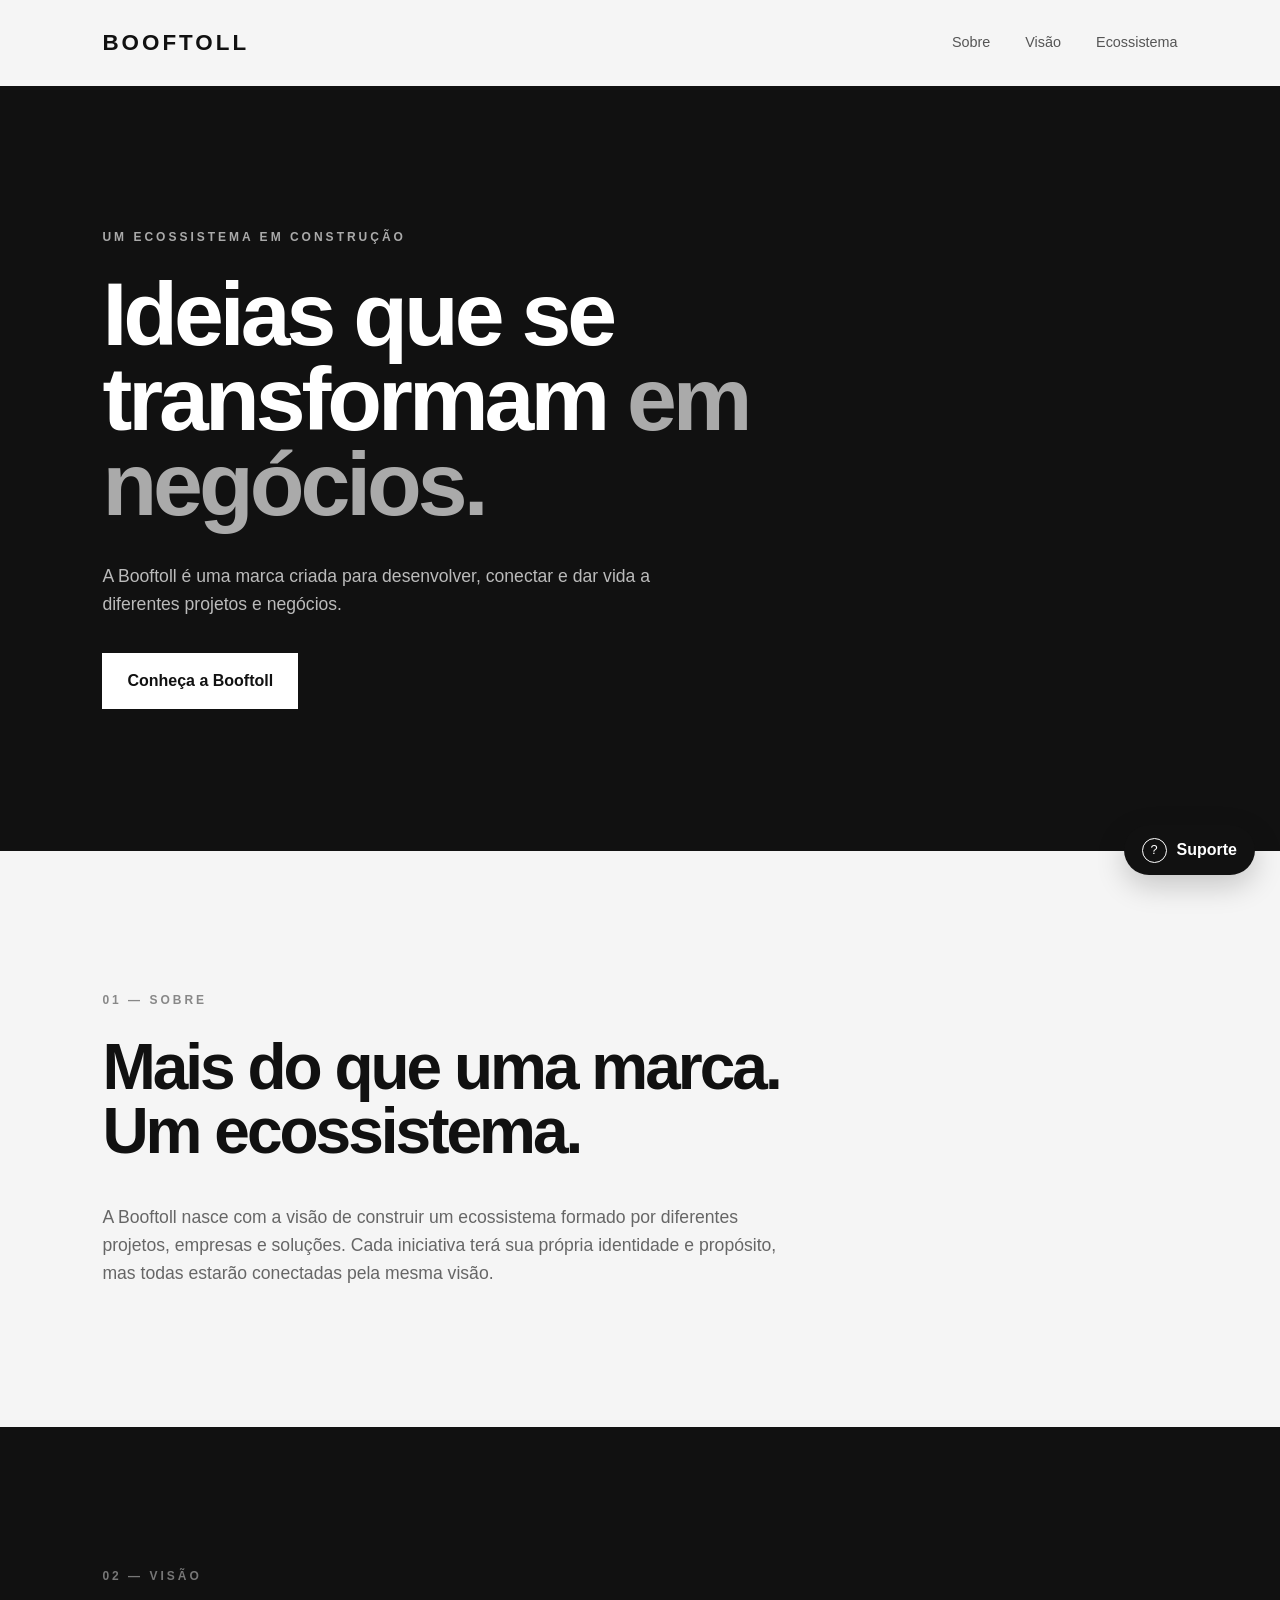
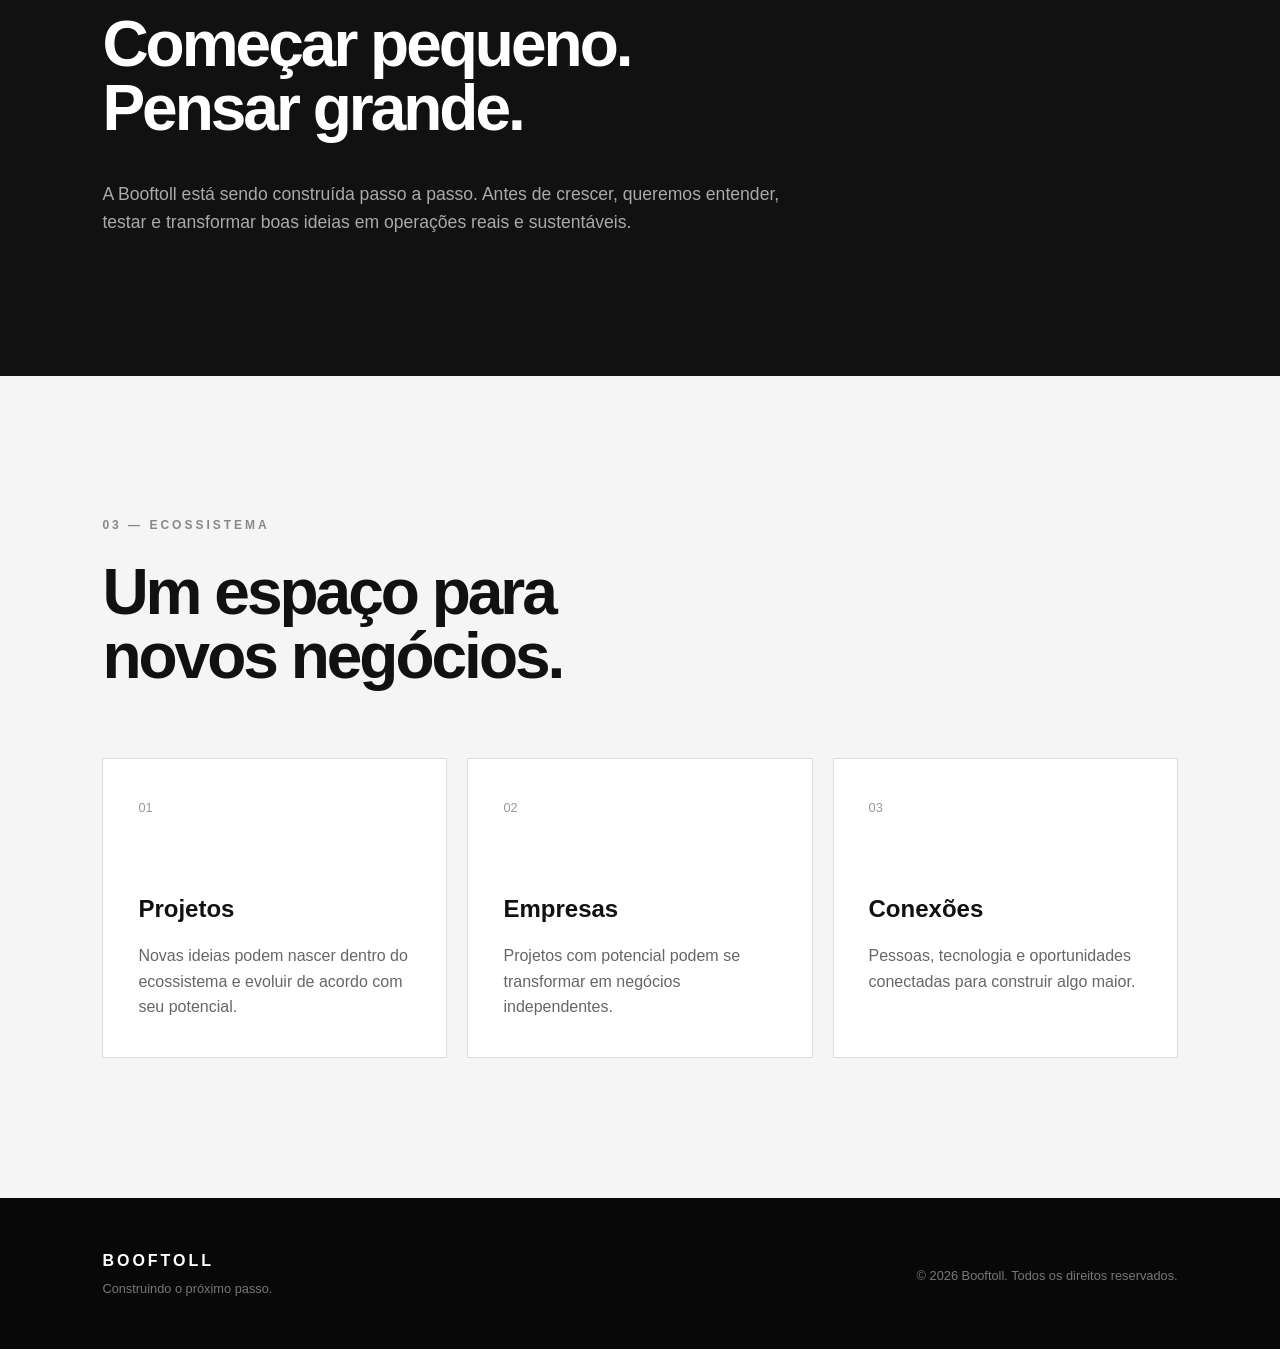
==== blooftoll/index.html @ e3f4fabd "Add files via upload" ====
<!DOCTYPE html>

<html lang="pt-BR">
<head>
    <meta charset="UTF-8">
    <meta name="viewport" content="width=device-width, initial-scale=1.0">

    <title>Booftoll — Um ecossistema em construção</title>

    <link rel="stylesheet" href="style.css">
</head>

<body>

    <header class="header">
        <a href="#" class="logo">BOOFTOLL</a>

        <nav class="nav">
            <a href="#sobre">Sobre</a>
            <a href="#visao">Visão</a>
            <a href="#ecossistema">Ecossistema</a>
        </nav>
    </header>


    <main>

        <section class="hero">
            <div class="hero-content">

                <span class="tag">UM ECOSSISTEMA EM CONSTRUÇÃO</span>

                <h1>
                    Ideias que se transformam
                    <span>em negócios.</span>
                </h1>

                <p>
                    A Booftoll é uma marca criada para desenvolver,
                    conectar e dar vida a diferentes projetos e negócios.
                </p>

                <a href="#sobre" class="button">
                    Conheça a Booftoll
                </a>

            </div>
        </section>


        <section id="sobre" class="section">

            <span class="section-label">01 — SOBRE</span>

            <h2>
                Mais do que uma marca.
                <br>
                Um ecossistema.
            </h2>

            <p class="section-text">
                A Booftoll nasce com a visão de construir um ecossistema
                formado por diferentes projetos, empresas e soluções.
                Cada iniciativa terá sua própria identidade e propósito,
                mas todas estarão conectadas pela mesma visão.
            </p>

        </section>


        <section id="visao" class="section dark-section">

            <span class="section-label">02 — VISÃO</span>

            <h2>
                Começar pequeno.
                <br>
                Pensar grande.
            </h2>

            <p class="section-text">
                A Booftoll está sendo construída passo a passo.
                Antes de crescer, queremos entender, testar e transformar
                boas ideias em operações reais e sustentáveis.
            </p>

        </section>


        <section id="ecossistema" class="section">

            <span class="section-label">03 — ECOSSISTEMA</span>

            <h2>
                Um espaço para
                <br>
                novos negócios.
            </h2>

            <div class="ecosystem-grid">

                <div class="card">
                    <span>01</span>
                    <h3>Projetos</h3>
                    <p>
                        Novas ideias podem nascer dentro do ecossistema
                        e evoluir de acordo com seu potencial.
                    </p>
                </div>

                <div class="card">
                    <span>02</span>
                    <h3>Empresas</h3>
                    <p>
                        Projetos com potencial podem se transformar
                        em negócios independentes.
                    </p>
                </div>

                <div class="card">
                    <span>03</span>
                    <h3>Conexões</h3>
                    <p>
                        Pessoas, tecnologia e oportunidades conectadas
                        para construir algo maior.
                    </p>
                </div>

            </div>

        </section>

    </main>


    <a
        href="https://wa.me/SEUNUMERO"
        class="support"
        target="_blank"
        rel="noopener noreferrer"
        aria-label="Entrar em contato pelo WhatsApp"
    >
        <span>?</span>
        <strong>Suporte</strong>
    </a>


    <footer class="footer">

        <div>
            <strong>BOOFTOLL</strong>
            <p>Construindo o próximo passo.</p>
        </div>

        <p>© 2026 Booftoll. Todos os direitos reservados.</p>

    </footer>

</body>
</html>
---- blooftoll/style.css ----
* {
    margin: 0;
    padding: 0;
    box-sizing: border-box;
}

html {
    scroll-behavior: smooth;
}

body {
    font-family: Arial, Helvetica, sans-serif;
    background: #f5f5f5;
    color: #111;
    line-height: 1.6;
}


/* HEADER */

.header {
    width: 100%;
    padding: 25px 8%;

    display: flex;
    align-items: center;
    justify-content: space-between;

    background: #f5f5f5;
}

.logo {
    color: #111;
    text-decoration: none;
    font-size: 1.4rem;
    font-weight: 900;
    letter-spacing: 3px;
}

.nav {
    display: flex;
    gap: 35px;
}

.nav a {
    color: #555;
    text-decoration: none;
    font-size: 0.9rem;
    transition: 0.3s;
}

.nav a:hover {
    color: #111;
}


/* HERO */

.hero {
    min-height: 85vh;

    display: flex;
    align-items: center;

    padding: 80px 8%;

    background: #111;
    color: #fff;
}

.hero-content {
    max-width: 850px;
}

.tag,
.section-label {
    display: block;

    margin-bottom: 25px;

    font-size: 0.75rem;
    font-weight: bold;
    letter-spacing: 3px;
}

.tag {
    color: #aaa;
}

.hero h1 {
    max-width: 850px;

    font-size: clamp(3rem, 7vw, 6.5rem);
    line-height: 0.95;

    letter-spacing: -4px;
}

.hero h1 span {
    color: #aaa;
}

.hero p {
    max-width: 600px;

    margin: 35px 0;

    color: #bbb;
    font-size: 1.1rem;
}

.button {
    display: inline-block;

    padding: 15px 25px;

    background: #fff;
    color: #111;

    text-decoration: none;
    font-weight: bold;

    transition: 0.3s;
}

.button:hover {
    background: #ccc;
}


/* SECTIONS */

.section {
    padding: 140px 8%;
}

.section-label {
    color: #888;
}

.section h2 {
    max-width: 900px;

    font-size: clamp(2.5rem, 5vw, 5rem);
    line-height: 1;

    letter-spacing: -3px;

    margin-bottom: 40px;
}

.section-text {
    max-width: 700px;

    color: #666;
    font-size: 1.1rem;
}


/* DARK SECTION */

.dark-section {
    background: #111;
    color: #fff;
}

.dark-section .section-label {
    color: #777;
}

.dark-section .section-text {
    color: #aaa;
}


/* ECOSYSTEM */

.ecosystem-grid {
    display: grid;

    grid-template-columns: repeat(3, 1fr);

    gap: 20px;

    margin-top: 70px;
}

.card {
    min-height: 300px;

    padding: 35px;

    background: #fff;

    border: 1px solid #ddd;

    transition: 0.3s;
}

.card:hover {
    transform: translateY(-5px);
    border-color: #111;
}

.card span {
    color: #999;

    font-size: 0.8rem;
}

.card h3 {
    margin: 70px 0 15px;

    font-size: 1.5rem;
}

.card p {
    color: #666;
}


/* SUPPORT */

.support {
    position: fixed;

    right: 25px;
    bottom: 25px;

    display: flex;
    align-items: center;
    gap: 10px;

    padding: 12px 18px;

    background: #111;
    color: #fff;

    text-decoration: none;

    border-radius: 50px;

    box-shadow: 0 10px 30px rgba(0, 0, 0, 0.2);

    transition: 0.3s;

    z-index: 100;
}

.support:hover {
    transform: translateY(-4px);
}

.support span {
    width: 25px;
    height: 25px;

    display: flex;
    align-items: center;
    justify-content: center;

    border: 1px solid #fff;
    border-radius: 50%;

    font-size: 0.8rem;
}


/* FOOTER */

.footer {
    padding: 50px 8%;

    display: flex;
    justify-content: space-between;
    align-items: center;

    background: #080808;
    color: #fff;
}

.footer strong {
    letter-spacing: 3px;
}

.footer p {
    margin-top: 5px;

    color: #777;
    font-size: 0.8rem;
}


/* RESPONSIVE */

@media (max-width: 800px) {

    .header {
        padding: 20px 6%;
    }

    .nav {
        display: none;
    }

    .hero {
        min-height: 80vh;

        padding: 70px 6%;
    }

    .hero h1 {
        letter-spacing: -2px;
    }

    .section {
        padding: 90px 6%;
    }

    .section h2 {
        letter-spacing: -2px;
    }

    .ecosystem-grid {
        grid-template-columns: 1fr;
    }

    .card {
        min-height: 250px;
    }

    .footer {
        padding: 40px 6%;

        flex-direction: column;
        align-items: flex-start;

        gap: 25px;
    }

    .support {
        right: 15px;
        bottom: 15px;
    }
}
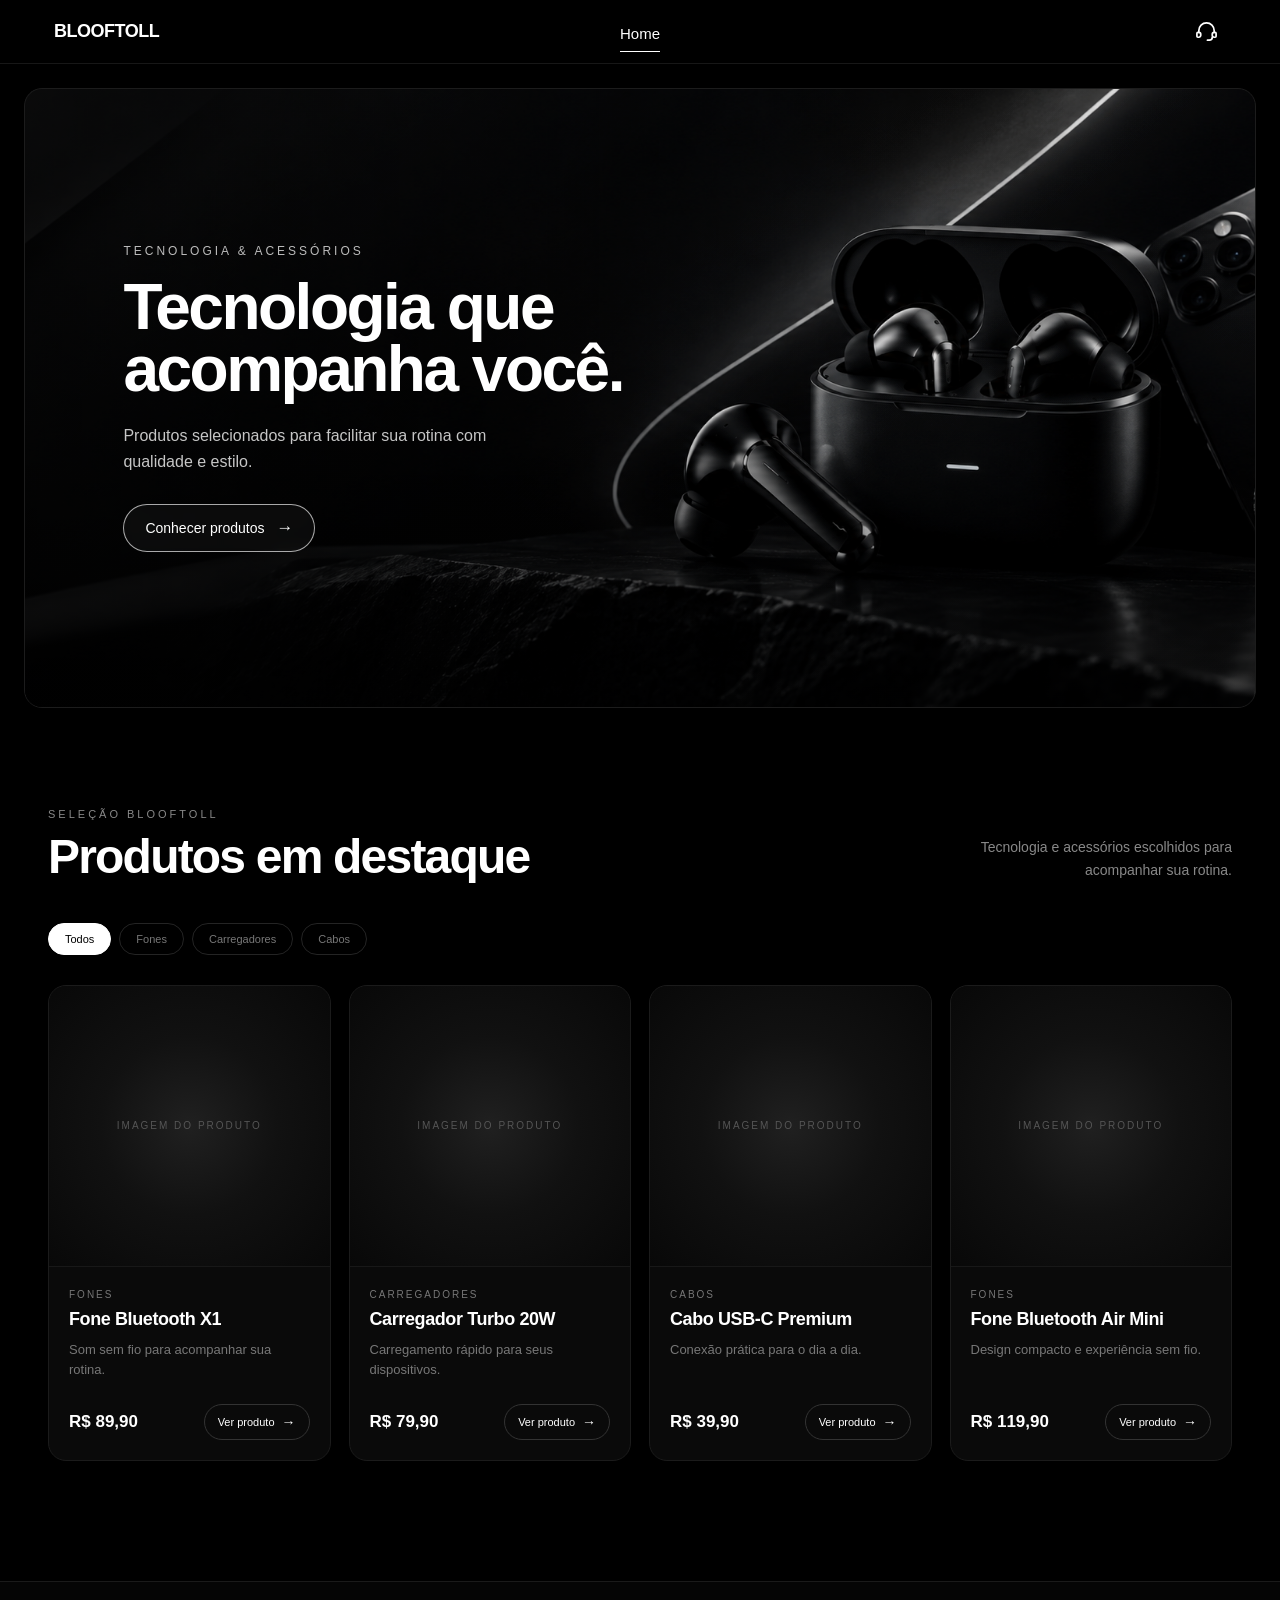
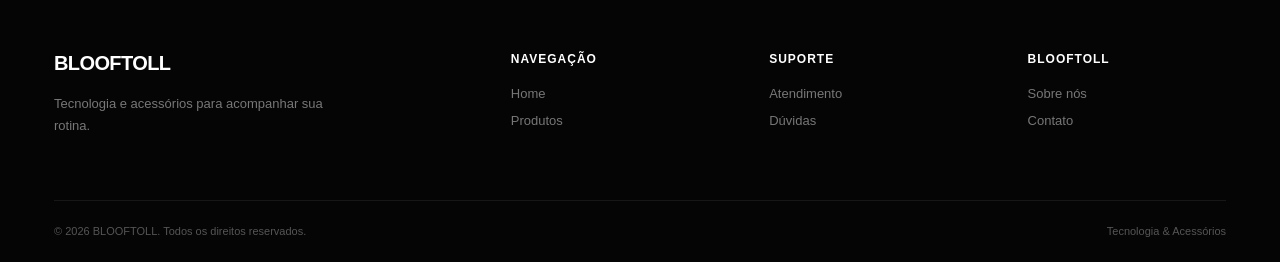
==== commit 7a9118fa: "Add files via upload" ====
--- a/blooftoll/index.html
+++ b/blooftoll/index.html
@@ -1,160 +1,407 @@
 <!DOCTYPE html>
-
 <html lang="pt-BR">
+
 <head>
+
     <meta charset="UTF-8">
-    <meta name="viewport" content="width=device-width, initial-scale=1.0">
-
-    <title>Booftoll — Um ecossistema em construção</title>
-
-    <link rel="stylesheet" href="style.css">
+
+    <meta
+        name="viewport"
+        content="width=device-width, initial-scale=1.0"
+    >
+
+    <title>Blooftoll</title>
+
+    <link
+        rel="stylesheet"
+        href="css/style.css"
+    >
+
 </head>
 
+
 <body>
 
-    <header class="header">
-        <a href="#" class="logo">BOOFTOLL</a>
-
-        <nav class="nav">
-            <a href="#sobre">Sobre</a>
-            <a href="#visao">Visão</a>
-            <a href="#ecossistema">Ecossistema</a>
+
+    <!-- =================================
+         NAVBAR
+    ================================== -->
+
+    <header class="navbar">
+
+
+        <a
+            href="index.html"
+            class="navbar-logo"
+        >
+            BLOOFTOLL
+        </a>
+
+
+        <nav class="navbar-menu">
+
+            <a
+                href="index.html"
+                class="nav-link active"
+            >
+                Home
+            </a>
+
         </nav>
+
+
+        <a
+            href="#"
+            class="support-button"
+            id="support-link"
+            aria-label="Suporte"
+        >
+
+            <svg
+                class="support-icon"
+                viewBox="0 0 24 24"
+                fill="none"
+                xmlns="http://www.w3.org/2000/svg"
+            >
+
+                <path
+                    d="M4 13V11C4 6.58 7.58 3 12 3C16.42 3 20 6.58 20 11V13"
+                    stroke="currentColor"
+                    stroke-width="1.8"
+                    stroke-linecap="round"
+                />
+
+                <path
+                    d="M4 13H3C2.45 13 2 13.45 2 14V17C2 17.55 2.45 18 3 18H4C5.1 18 6 17.1 6 16V15C6 13.9 5.1 13 4 13Z"
+                    stroke="currentColor"
+                    stroke-width="1.8"
+                />
+
+                <path
+                    d="M20 13H21C21.55 13 22 13.45 22 14V17C22 17.55 21.55 18 21 18H20C18.9 18 18 17.1 18 16V15C18 13.9 18.9 13 20 13Z"
+                    stroke="currentColor"
+                    stroke-width="1.8"
+                />
+
+                <path
+                    d="M18 18C18 19.66 16.66 21 15 21H13"
+                    stroke="currentColor"
+                    stroke-width="1.8"
+                    stroke-linecap="round"
+                />
+
+            </svg>
+
+        </a>
+
     </header>
 
 
+
     <main>
 
+
+        <!-- =================================
+             HERO
+        ================================== -->
+
         <section class="hero">
+
+
+            <div class="hero-overlay"></div>
+
+
             <div class="hero-content">
 
-                <span class="tag">UM ECOSSISTEMA EM CONSTRUÇÃO</span>
+
+                <span class="hero-label">
+                    TECNOLOGIA & ACESSÓRIOS
+                </span>
+
 
                 <h1>
-                    Ideias que se transformam
-                    <span>em negócios.</span>
+                    Tecnologia que<br>
+                    acompanha você.
                 </h1>
 
+
                 <p>
-                    A Booftoll é uma marca criada para desenvolver,
-                    conectar e dar vida a diferentes projetos e negócios.
+                    Produtos selecionados para facilitar
+                    sua rotina com qualidade e estilo.
                 </p>
 
-                <a href="#sobre" class="button">
-                    Conheça a Booftoll
-                </a>
-
-            </div>
+
+                <a
+                    href="#produtos"
+                    class="hero-button"
+                >
+                    Conhecer produtos
+
+                    <span>
+                        →
+                    </span>
+
+                </a>
+
+
+            </div>
+
+
         </section>
 
 
-        <section id="sobre" class="section">
-
-            <span class="section-label">01 — SOBRE</span>
-
-            <h2>
-                Mais do que uma marca.
-                <br>
-                Um ecossistema.
-            </h2>
-
-            <p class="section-text">
-                A Booftoll nasce com a visão de construir um ecossistema
-                formado por diferentes projetos, empresas e soluções.
-                Cada iniciativa terá sua própria identidade e propósito,
-                mas todas estarão conectadas pela mesma visão.
-            </p>
+
+        <!-- =================================
+             PRODUTOS
+        ================================== -->
+
+        <section
+            class="products-section"
+            id="produtos"
+        >
+
+
+            <div class="products-heading">
+
+
+                <div class="products-heading-main">
+
+
+                    <span class="section-eyebrow">
+                        SELEÇÃO BLOOFTOLL
+                    </span>
+
+
+                    <h2>
+                        Produtos em destaque
+                    </h2>
+
+
+                </div>
+
+
+                <p>
+                    Tecnologia e acessórios escolhidos
+                    para acompanhar sua rotina.
+                </p>
+
+
+            </div>
+
+
+
+            <!-- =================================
+                 FILTROS
+            ================================== -->
+
+            <div class="product-filters">
+
+
+                <button
+                    type="button"
+                    class="filter-button active"
+                    data-filter="todos"
+                >
+                    Todos
+                </button>
+
+
+                <button
+                    type="button"
+                    class="filter-button"
+                    data-filter="Fones"
+                >
+                    Fones
+                </button>
+
+
+                <button
+                    type="button"
+                    class="filter-button"
+                    data-filter="Carregadores"
+                >
+                    Carregadores
+                </button>
+
+
+                <button
+                    type="button"
+                    class="filter-button"
+                    data-filter="Cabos"
+                >
+                    Cabos
+                </button>
+
+
+            </div>
+
+
+
+            <!-- =================================
+                 PRODUCT GRID
+            ================================== -->
+
+            <div
+                class="product-grid"
+                id="product-grid"
+            >
+            </div>
+
 
         </section>
 
 
-        <section id="visao" class="section dark-section">
-
-            <span class="section-label">02 — VISÃO</span>
-
-            <h2>
-                Começar pequeno.
-                <br>
-                Pensar grande.
-            </h2>
-
-            <p class="section-text">
-                A Booftoll está sendo construída passo a passo.
-                Antes de crescer, queremos entender, testar e transformar
-                boas ideias em operações reais e sustentáveis.
-            </p>
-
-        </section>
-
-
-        <section id="ecossistema" class="section">
-
-            <span class="section-label">03 — ECOSSISTEMA</span>
-
-            <h2>
-                Um espaço para
-                <br>
-                novos negócios.
-            </h2>
-
-            <div class="ecosystem-grid">
-
-                <div class="card">
-                    <span>01</span>
-                    <h3>Projetos</h3>
-                    <p>
-                        Novas ideias podem nascer dentro do ecossistema
-                        e evoluir de acordo com seu potencial.
-                    </p>
-                </div>
-
-                <div class="card">
-                    <span>02</span>
-                    <h3>Empresas</h3>
-                    <p>
-                        Projetos com potencial podem se transformar
-                        em negócios independentes.
-                    </p>
-                </div>
-
-                <div class="card">
-                    <span>03</span>
-                    <h3>Conexões</h3>
-                    <p>
-                        Pessoas, tecnologia e oportunidades conectadas
-                        para construir algo maior.
-                    </p>
-                </div>
-
-            </div>
-
-        </section>
-
     </main>
 
 
-    <a
-        href="https://wa.me/SEUNUMERO"
-        class="support"
-        target="_blank"
-        rel="noopener noreferrer"
-        aria-label="Entrar em contato pelo WhatsApp"
-    >
-        <span>?</span>
-        <strong>Suporte</strong>
-    </a>
-
+
+    <!-- =================================
+         FOOTER
+    ================================== -->
 
     <footer class="footer">
 
-        <div>
-            <strong>BOOFTOLL</strong>
-            <p>Construindo o próximo passo.</p>
+
+        <div class="footer-main">
+
+
+            <div class="footer-brand">
+
+
+                <a
+                    href="index.html"
+                    class="footer-logo"
+                >
+                    BLOOFTOLL
+                </a>
+
+
+                <p>
+                    Tecnologia e acessórios para
+                    acompanhar sua rotina.
+                </p>
+
+
+            </div>
+
+
+
+            <div class="footer-column">
+
+
+                <h3>
+                    Navegação
+                </h3>
+
+
+                <a href="index.html">
+                    Home
+                </a>
+
+
+                <a href="#produtos">
+                    Produtos
+                </a>
+
+
+            </div>
+
+
+
+            <div class="footer-column">
+
+
+                <h3>
+                    Suporte
+                </h3>
+
+
+                <a
+                    href="#"
+                    id="footer-support"
+                >
+                    Atendimento
+                </a>
+
+
+                <a
+                    href="#"
+                    id="footer-help"
+                >
+                    Dúvidas
+                </a>
+
+
+            </div>
+
+
+
+            <div class="footer-column">
+
+
+                <h3>
+                    BLOOFTOLL
+                </h3>
+
+
+                <a
+                    href="#"
+                    id="footer-about"
+                >
+                    Sobre nós
+                </a>
+
+
+                <a
+                    href="#"
+                    id="footer-contact"
+                >
+                    Contato
+                </a>
+
+
+            </div>
+
+
         </div>
 
-        <p>© 2026 Booftoll. Todos os direitos reservados.</p>
+
+
+        <div class="footer-bottom">
+
+
+            <span>
+                © 2026 BLOOFTOLL. Todos os direitos reservados.
+            </span>
+
+
+            <span>
+                Tecnologia & Acessórios
+            </span>
+
+
+        </div>
+
 
     </footer>
 
+
+
+    <!-- =================================
+         JAVASCRIPT
+    ================================== -->
+
+    <script src="js/config.js"></script>
+
+    <script src="js/produtos.js"></script>
+
+    <script src="js/cards.js"></script>
+
+    <script src="js/filtros.js"></script>
+
+    <script src="js/script.js"></script>
+
+
 </body>
+
 </html>
--- a/blooftoll/css/style.css
+++ b/blooftoll/css/style.css
@@ -0,0 +1,1639 @@
+/* =================================
+   RESET
+================================= */
+
+* {
+    margin: 0;
+    padding: 0;
+    box-sizing: border-box;
+}
+
+
+/* =================================
+   BASE
+================================= */
+
+html {
+    scroll-behavior: smooth;
+}
+
+body {
+    min-height: 100vh;
+
+    background: #000000;
+    color: #ffffff;
+
+    font-family: Arial, Helvetica, sans-serif;
+}
+
+
+/* =================================
+   NAVBAR
+================================= */
+
+.navbar {
+    position: relative;
+
+    width: 100%;
+    height: 64px;
+
+    display: flex;
+    align-items: center;
+    justify-content: space-between;
+
+    padding: 0 54px;
+
+    background: #000000;
+
+    border-bottom: 1px solid #171717;
+
+    z-index: 10;
+}
+
+
+.navbar-logo {
+    color: #ffffff;
+
+    text-decoration: none;
+
+    font-size: 18px;
+    font-weight: 700;
+
+    letter-spacing: -0.5px;
+}
+
+
+.navbar-menu {
+    position: absolute;
+
+    left: 50%;
+    top: 50%;
+
+    transform: translate(-50%, -50%);
+}
+
+
+.nav-link {
+    position: relative;
+
+    display: inline-block;
+
+    padding: 22px 0 19px;
+
+    color: #ffffff;
+
+    font-size: 15px;
+    font-weight: 500;
+
+    text-decoration: none;
+}
+
+
+.nav-link::after {
+    content: "";
+
+    position: absolute;
+
+    left: 0;
+    right: 0;
+
+    bottom: 9px;
+
+    height: 1px;
+
+    background: #ffffff;
+
+    transform: scaleX(0);
+
+    transition: transform 0.2s ease;
+}
+
+
+.nav-link.active::after,
+.nav-link:hover::after {
+    transform: scaleX(1);
+}
+
+
+/* =================================
+   SUPPORT
+================================= */
+
+.support-button {
+    width: 40px;
+    height: 40px;
+
+    display: flex;
+    align-items: center;
+    justify-content: center;
+
+    color: #ffffff;
+
+    text-decoration: none;
+
+    border-radius: 50%;
+
+    transition: background-color 0.2s ease;
+}
+
+
+.support-icon {
+    width: 23px;
+    height: 23px;
+}
+
+
+.support-button:hover {
+    background: #111111;
+}
+
+
+/* =================================
+   HERO
+================================= */
+
+.hero {
+    position: relative;
+
+    width: calc(100% - 48px);
+
+    min-height: 620px;
+
+    margin: 24px auto 0;
+
+    display: flex;
+    align-items: center;
+
+    background-image: url("../assetes/img/banner/banner.navbar.png");
+
+    background-size: cover;
+    background-position: center center;
+    background-repeat: no-repeat;
+
+    overflow: hidden;
+
+    border-radius: 18px;
+
+    border: 1px solid #1c1c1c;
+}
+
+
+/* =================================
+   HERO OVERLAY
+================================= */
+
+.hero-overlay {
+    position: absolute;
+
+    inset: 0;
+
+    background:
+        linear-gradient(
+            90deg,
+            rgba(0, 0, 0, 0.65) 0%,
+            rgba(0, 0, 0, 0.35) 35%,
+            rgba(0, 0, 0, 0.05) 70%
+        ),
+        linear-gradient(
+            180deg,
+            rgba(0, 0, 0, 0.05) 55%,
+            rgba(0, 0, 0, 0.75) 100%
+        );
+
+    pointer-events: none;
+}
+
+
+/* =================================
+   HERO CONTENT
+================================= */
+
+.hero-content {
+    position: relative;
+
+    z-index: 2;
+
+    width: 100%;
+    max-width: 600px;
+
+    margin-left: 8%;
+
+    padding: 40px 0;
+}
+
+
+.hero-label {
+    display: block;
+
+    margin-bottom: 18px;
+
+    color: #bcbcbc;
+
+    font-size: 12px;
+    font-weight: 500;
+
+    letter-spacing: 3px;
+}
+
+
+.hero h1 {
+    max-width: 520px;
+
+    color: #ffffff;
+
+    font-size: clamp(42px, 5vw, 68px);
+
+    font-weight: 700;
+
+    line-height: 0.98;
+
+    letter-spacing: -2.5px;
+}
+
+
+.hero p {
+    max-width: 390px;
+
+    margin-top: 22px;
+
+    color: #c6c6c6;
+
+    font-size: 16px;
+
+    line-height: 1.6;
+}
+
+
+/* =================================
+   HERO BUTTON
+================================= */
+
+.hero-button {
+    display: inline-flex;
+
+    align-items: center;
+    justify-content: center;
+
+    gap: 12px;
+
+    margin-top: 30px;
+
+    padding: 13px 21px;
+
+    color: #ffffff;
+
+    background: rgba(255, 255, 255, 0.04);
+
+    border: 1px solid rgba(255, 255, 255, 0.65);
+
+    border-radius: 999px;
+
+    font-size: 14px;
+    font-weight: 500;
+
+    text-decoration: none;
+
+    backdrop-filter: blur(6px);
+
+    transition:
+        background 0.25s ease,
+        border-color 0.25s ease,
+        transform 0.25s ease;
+}
+
+
+.hero-button span {
+    font-size: 17px;
+
+    transition: transform 0.25s ease;
+}
+
+
+.hero-button:hover {
+    background: rgba(255, 255, 255, 0.12);
+
+    border-color: #ffffff;
+
+    transform: translateY(-2px);
+}
+
+
+.hero-button:hover span {
+    transform: translateX(4px);
+}
+
+
+/* =================================
+   PRODUTOS
+================================= */
+
+.products-section {
+    width: calc(100% - 96px);
+
+    max-width: 1400px;
+
+    margin: 100px auto 120px;
+}
+
+
+/* =================================
+   PRODUCTS HEADING
+================================= */
+
+.products-heading {
+    display: flex;
+
+    align-items: flex-end;
+    justify-content: space-between;
+
+    gap: 40px;
+
+    margin-bottom: 42px;
+}
+
+
+.products-heading-main {
+    display: flex;
+
+    flex-direction: column;
+}
+
+
+.section-eyebrow {
+    margin-bottom: 13px;
+
+    color: #888888;
+
+    font-size: 11px;
+    font-weight: 500;
+
+    letter-spacing: 3px;
+}
+
+
+.products-heading h2 {
+    color: #ffffff;
+
+    font-size: clamp(32px, 4vw, 48px);
+
+    font-weight: 600;
+
+    line-height: 1;
+
+    letter-spacing: -1.8px;
+}
+
+
+.products-heading > p {
+    max-width: 330px;
+
+    color: #888888;
+
+    font-size: 14px;
+
+    line-height: 1.6;
+
+    text-align: right;
+}
+
+
+/* =================================
+   PRODUCT GRID
+================================= */
+
+.product-grid {
+    display: grid;
+
+    grid-template-columns: repeat(4, minmax(0, 1fr));
+
+    gap: 18px;
+}
+
+
+/* =================================
+   PRODUCT CARD
+================================= */
+
+.product-card {
+    position: relative;
+
+    min-width: 0;
+
+    overflow: hidden;
+
+    background: #0a0a0a;
+
+    border: 1px solid #1b1b1b;
+
+    border-radius: 18px;
+
+    transition:
+        transform 0.3s ease,
+        border-color 0.3s ease,
+        background 0.3s ease;
+}
+
+
+.product-card:hover {
+    transform: translateY(-5px);
+
+    background: #0d0d0d;
+
+    border-color: #303030;
+}
+
+
+/* =================================
+   PRODUCT IMAGE
+================================= */
+
+.product-image-wrap {
+    position: relative;
+
+    width: 100%;
+
+    aspect-ratio: 1 / 1;
+
+    overflow: hidden;
+
+    background:
+        radial-gradient(
+            circle at center,
+            #202020 0%,
+            #111111 45%,
+            #080808 100%
+        );
+
+    border-bottom: 1px solid #181818;
+}
+
+
+.product-image {
+    width: 100%;
+    height: 100%;
+
+    display: block;
+
+    object-fit: cover;
+
+    transition: transform 0.5s ease;
+}
+
+
+.product-card:hover .product-image {
+    transform: scale(1.04);
+}
+
+
+/* =================================
+   IMAGE PLACEHOLDER
+================================= */
+
+.product-image-placeholder {
+    position: absolute;
+
+    inset: 0;
+
+    display: flex;
+
+    align-items: center;
+    justify-content: center;
+
+    padding: 20px;
+
+    color: #555555;
+
+    font-size: 10px;
+    font-weight: 500;
+
+    letter-spacing: 2px;
+
+    text-align: center;
+
+    opacity: 0;
+
+    transition: opacity 0.2s ease;
+}
+
+
+.product-image-placeholder.visible {
+    opacity: 1;
+}
+
+
+/* =================================
+   PRODUCT INFO
+================================= */
+
+.product-info {
+    padding: 22px 20px 20px;
+}
+
+
+.product-category {
+    display: block;
+
+    margin-bottom: 9px;
+
+    color: #777777;
+
+    font-size: 10px;
+    font-weight: 500;
+
+    letter-spacing: 2px;
+
+    text-transform: uppercase;
+}
+
+
+.product-info h3 {
+    color: #ffffff;
+
+    font-size: 18px;
+    font-weight: 600;
+
+    line-height: 1.2;
+
+    letter-spacing: -0.4px;
+}
+
+
+.product-info p {
+    min-height: 42px;
+
+    margin-top: 10px;
+
+    color: #777777;
+
+    font-size: 13px;
+
+    line-height: 1.55;
+}
+
+
+/* =================================
+   PRODUCT BOTTOM
+================================= */
+
+.product-bottom {
+    display: flex;
+
+    align-items: center;
+    justify-content: space-between;
+
+    gap: 12px;
+
+    margin-top: 22px;
+}
+
+
+.product-price {
+    color: #ffffff;
+
+    font-size: 17px;
+    font-weight: 600;
+
+    white-space: nowrap;
+}
+
+
+/* =================================
+   PRODUCT BUTTON
+================================= */
+
+.product-button {
+    display: inline-flex;
+
+    align-items: center;
+    justify-content: center;
+
+    gap: 7px;
+
+    padding: 9px 13px;
+
+    color: #ffffff;
+
+    background: transparent;
+
+    border: 1px solid #333333;
+
+    border-radius: 999px;
+
+    font-size: 11px;
+    font-weight: 500;
+
+    text-decoration: none;
+
+    white-space: nowrap;
+
+    cursor: pointer;
+
+    transition:
+        background 0.2s ease,
+        border-color 0.2s ease;
+}
+
+
+.product-button span {
+    font-size: 14px;
+
+    transition: transform 0.2s ease;
+}
+
+
+.product-button:hover {
+    background: #ffffff;
+
+    color: #000000;
+
+    border-color: #ffffff;
+}
+
+
+.product-button:hover span {
+    transform: translateX(3px);
+}
+
+
+/* =================================
+   FOOTER
+================================= */
+
+.footer {
+    width: 100%;
+
+    background: #050505;
+
+    border-top: 1px solid #1a1a1a;
+}
+
+
+/* =================================
+   FOOTER MAIN
+================================= */
+
+.footer-main {
+    width: calc(100% - 108px);
+
+    max-width: 1400px;
+
+    margin: 0 auto;
+
+    padding: 70px 0 60px;
+
+    display: grid;
+
+    grid-template-columns: 2fr repeat(3, 1fr);
+
+    gap: 60px;
+}
+
+
+/* =================================
+   FOOTER BRAND
+================================= */
+
+.footer-brand {
+    max-width: 300px;
+}
+
+
+.footer-logo {
+    display: inline-block;
+
+    color: #ffffff;
+
+    font-size: 20px;
+    font-weight: 700;
+
+    letter-spacing: -0.6px;
+
+    text-decoration: none;
+}
+
+
+.footer-brand p {
+    margin-top: 18px;
+
+    color: #777777;
+
+    font-size: 13px;
+
+    line-height: 1.7;
+}
+
+
+/* =================================
+   FOOTER COLUMNS
+================================= */
+
+.footer-column {
+    display: flex;
+
+    flex-direction: column;
+
+    align-items: flex-start;
+}
+
+
+.footer-column h3 {
+    margin-bottom: 20px;
+
+    color: #ffffff;
+
+    font-size: 12px;
+    font-weight: 600;
+
+    letter-spacing: 1px;
+
+    text-transform: uppercase;
+}
+
+
+.footer-column a {
+    margin-bottom: 12px;
+
+    color: #777777;
+
+    font-size: 13px;
+
+    text-decoration: none;
+
+    transition: color 0.2s ease;
+}
+
+
+.footer-column a:hover {
+    color: #ffffff;
+}
+
+
+/* =================================
+   FOOTER BOTTOM
+================================= */
+
+.footer-bottom {
+    width: calc(100% - 108px);
+
+    max-width: 1400px;
+
+    margin: 0 auto;
+
+    padding: 22px 0;
+
+    display: flex;
+
+    align-items: center;
+    justify-content: space-between;
+
+    gap: 20px;
+
+    border-top: 1px solid #171717;
+}
+
+
+.footer-bottom span {
+    color: #555555;
+
+    font-size: 11px;
+
+    line-height: 1.5;
+}
+
+
+/* =================================
+   RESPONSIVE - TABLET
+================================= */
+
+@media (max-width: 1000px) {
+
+    .product-grid {
+        grid-template-columns: repeat(2, minmax(0, 1fr));
+    }
+
+
+    .footer-main {
+        grid-template-columns: 1.5fr repeat(3, 1fr);
+
+        gap: 35px;
+    }
+
+}
+
+
+/* =================================
+   RESPONSIVE - NAVBAR
+================================= */
+
+@media (max-width: 768px) {
+
+    .navbar {
+        height: 60px;
+
+        padding: 0 22px;
+    }
+
+
+    .navbar-logo {
+        font-size: 16px;
+    }
+
+
+    .nav-link {
+        font-size: 14px;
+    }
+
+
+    .support-button {
+        width: 38px;
+        height: 38px;
+    }
+
+
+    .support-icon {
+        width: 21px;
+        height: 21px;
+    }
+
+
+    /* HERO */
+
+    .hero {
+        width: calc(100% - 28px);
+
+        min-height: 520px;
+
+        margin-top: 14px;
+
+        background-position: 62% center;
+
+        border-radius: 14px;
+    }
+
+
+    .hero-content {
+        margin-left: 7%;
+
+        max-width: 480px;
+    }
+
+
+    .hero h1 {
+        font-size: clamp(38px, 7vw, 54px);
+    }
+
+
+    /* PRODUCTS */
+
+    .products-section {
+        width: calc(100% - 44px);
+
+        margin-top: 80px;
+        margin-bottom: 90px;
+    }
+
+
+    .products-heading {
+        align-items: flex-start;
+
+        flex-direction: column;
+
+        gap: 18px;
+
+        margin-bottom: 30px;
+    }
+
+
+    .products-heading > p {
+        max-width: 400px;
+
+        text-align: left;
+    }
+
+
+    /* FOOTER */
+
+    .footer-main {
+        width: calc(100% - 44px);
+
+        padding: 55px 0 45px;
+
+        grid-template-columns: repeat(2, 1fr);
+
+        gap: 45px 30px;
+    }
+
+
+    .footer-brand {
+        grid-column: 1 / -1;
+
+        max-width: 400px;
+    }
+
+
+    .footer-bottom {
+        width: calc(100% - 44px);
+
+        align-items: flex-start;
+
+        flex-direction: column;
+
+        gap: 8px;
+    }
+
+}
+
+
+/* =================================
+   RESPONSIVE - MOBILE
+================================= */
+
+@media (max-width: 420px) {
+
+    .navbar {
+        padding: 0 16px;
+    }
+
+
+    .navbar-logo {
+        font-size: 15px;
+    }
+
+
+    .nav-link {
+        font-size: 13px;
+    }
+
+
+    /* HERO */
+
+    .hero {
+        width: calc(100% - 20px);
+
+        min-height: 560px;
+
+        margin-top: 10px;
+
+        align-items: flex-end;
+
+        background-position: 68% center;
+
+        border-radius: 12px;
+    }
+
+
+    .hero-overlay {
+        background:
+            linear-gradient(
+                180deg,
+                rgba(0, 0, 0, 0.05) 20%,
+                rgba(0, 0, 0, 0.80) 100%
+            ),
+            linear-gradient(
+                90deg,
+                rgba(0, 0, 0, 0.35),
+                rgba(0, 0, 0, 0.05)
+            );
+    }
+
+
+    .hero-content {
+        margin: 0;
+
+        padding: 35px 24px;
+
+        max-width: 100%;
+    }
+
+
+    .hero-label {
+        font-size: 10px;
+
+        letter-spacing: 2.5px;
+    }
+
+
+    .hero h1 {
+        font-size: 40px;
+
+        line-height: 1;
+
+        letter-spacing: -1.5px;
+    }
+
+
+    .hero p {
+        max-width: 330px;
+
+        font-size: 14px;
+    }
+
+
+    .hero-button {
+        margin-top: 24px;
+
+        padding: 12px 18px;
+    }
+
+
+    /* PRODUCTS */
+
+    .products-section {
+        width: calc(100% - 32px);
+
+        margin-top: 70px;
+        margin-bottom: 70px;
+    }
+
+
+    .products-heading {
+        margin-bottom: 26px;
+    }
+
+
+    .section-eyebrow {
+        font-size: 9px;
+
+        letter-spacing: 2.5px;
+    }
+
+
+    .products-heading h2 {
+        font-size: 32px;
+
+        letter-spacing: -1.2px;
+    }
+
+
+    .products-heading > p {
+        font-size: 13px;
+    }
+
+
+    .product-grid {
+        grid-template-columns: 1fr;
+
+        gap: 14px;
+    }
+
+
+    .product-card {
+        border-radius: 15px;
+    }
+
+
+    .product-image-wrap {
+        aspect-ratio: 1.15 / 1;
+    }
+
+
+    .product-info {
+        padding: 20px 18px 18px;
+    }
+
+
+    .product-info h3 {
+        font-size: 17px;
+    }
+
+
+    .product-info p {
+        font-size: 12px;
+    }
+
+
+    /* FOOTER */
+
+    .footer-main {
+        width: calc(100% - 32px);
+
+        padding: 48px 0 40px;
+
+        grid-template-columns: 1fr 1fr;
+
+        gap: 38px 25px;
+    }
+
+
+    .footer-brand {
+        grid-column: 1 / -1;
+    }
+
+
+    .footer-logo {
+        font-size: 18px;
+    }
+
+
+    .footer-brand p {
+        font-size: 12px;
+
+        margin-top: 14px;
+    }
+
+
+    .footer-column h3 {
+        font-size: 10px;
+
+        margin-bottom: 16px;
+    }
+
+
+    .footer-column a {
+        font-size: 12px;
+
+        margin-bottom: 10px;
+    }
+
+
+    .footer-bottom {
+        width: calc(100% - 32px);
+
+        padding: 18px 0;
+    }
+
+
+    .footer-bottom span {
+        font-size: 10px;
+    }
+
+}
+
+/* =================================
+   PÁGINA DO PRODUTO
+================================= */
+
+.product-page {
+    width: calc(100% - 96px);
+
+    max-width: 1300px;
+
+    margin: 0 auto;
+
+    padding: 55px 0 100px;
+}
+
+
+/* =================================
+   VOLTAR
+================================= */
+
+.product-back {
+    display: inline-flex;
+
+    align-items: center;
+
+    margin-bottom: 35px;
+
+    color: #777777;
+
+    font-size: 13px;
+
+    text-decoration: none;
+
+    transition: color 0.2s ease;
+}
+
+
+.product-back:hover {
+    color: #ffffff;
+}
+
+
+/* =================================
+   PRODUCT DETAIL
+================================= */
+
+.product-detail {
+    display: grid;
+
+    grid-template-columns: minmax(0, 1.1fr) minmax(0, 0.9fr);
+
+    gap: 70px;
+
+    align-items: center;
+}
+
+
+/* =================================
+   PRODUCT DETAIL IMAGE
+================================= */
+
+.product-detail-image {
+    position: relative;
+
+    width: 100%;
+
+    aspect-ratio: 1 / 1;
+
+    overflow: hidden;
+
+    display: flex;
+
+    align-items: center;
+    justify-content: center;
+
+    background:
+        radial-gradient(
+            circle at center,
+            #222222 0%,
+            #111111 45%,
+            #070707 100%
+        );
+
+    border: 1px solid #1c1c1c;
+
+    border-radius: 22px;
+}
+
+
+.product-detail-img {
+    width: 100%;
+    height: 100%;
+
+    display: block;
+
+    object-fit: cover;
+}
+
+
+.product-detail-placeholder {
+    position: absolute;
+
+    inset: 0;
+
+    display: flex;
+
+    align-items: center;
+    justify-content: center;
+
+    color: #555555;
+
+    font-size: 11px;
+
+    letter-spacing: 2px;
+
+    opacity: 0;
+}
+
+
+.product-detail-placeholder.visible {
+    opacity: 1;
+}
+
+
+/* =================================
+   PRODUCT DETAIL INFO
+================================= */
+
+.product-detail-info {
+    max-width: 500px;
+}
+
+
+.product-detail-category {
+    display: block;
+
+    margin-bottom: 15px;
+
+    color: #777777;
+
+    font-size: 11px;
+
+    font-weight: 500;
+
+    letter-spacing: 3px;
+
+    text-transform: uppercase;
+}
+
+
+.product-detail-info h1 {
+    color: #ffffff;
+
+    font-size: clamp(38px, 5vw, 62px);
+
+    font-weight: 600;
+
+    line-height: 1;
+
+    letter-spacing: -2.5px;
+}
+
+
+.product-detail-price {
+    margin-top: 25px;
+
+    color: #ffffff;
+
+    font-size: 24px;
+
+    font-weight: 600;
+}
+
+
+.product-detail-description {
+    margin-top: 22px;
+
+    color: #999999;
+
+    font-size: 15px;
+
+    line-height: 1.7;
+}
+
+
+.product-detail-divider {
+    width: 100%;
+
+    height: 1px;
+
+    margin: 30px 0;
+
+    background: #1d1d1d;
+}
+
+
+.product-detail-message {
+    max-width: 420px;
+
+    color: #777777;
+
+    font-size: 13px;
+
+    line-height: 1.7;
+}
+
+
+/* =================================
+   BUY BUTTON
+================================= */
+
+.product-buy-button {
+    display: inline-flex;
+
+    align-items: center;
+    justify-content: center;
+
+    gap: 12px;
+
+    margin-top: 28px;
+
+    padding: 14px 21px;
+
+    color: #000000;
+
+    background: #ffffff;
+
+    border: 1px solid #ffffff;
+
+    border-radius: 999px;
+
+    font-size: 13px;
+
+    font-weight: 600;
+
+    text-decoration: none;
+
+    transition:
+        background 0.2s ease,
+        color 0.2s ease,
+        transform 0.2s ease;
+}
+
+
+.product-buy-button span {
+    font-size: 17px;
+
+    transition: transform 0.2s ease;
+}
+
+
+.product-buy-button:hover {
+    color: #ffffff;
+
+    background: transparent;
+
+    transform: translateY(-2px);
+}
+
+
+.product-buy-button:hover span {
+    transform: translateX(4px);
+}
+
+
+/* =================================
+   PRODUCT NOT FOUND
+================================= */
+
+.product-not-found {
+    min-height: 500px;
+
+    display: flex;
+
+    flex-direction: column;
+
+    align-items: center;
+    justify-content: center;
+
+    text-align: center;
+}
+
+
+.product-not-found span {
+    margin-bottom: 15px;
+
+    color: #666666;
+
+    font-size: 10px;
+
+    letter-spacing: 3px;
+}
+
+
+.product-not-found h1 {
+    color: #ffffff;
+
+    font-size: 34px;
+
+    font-weight: 500;
+}
+
+
+.product-back-button {
+    display: inline-flex;
+
+    margin-top: 25px;
+
+    padding: 12px 18px;
+
+    color: #ffffff;
+
+    border: 1px solid #333333;
+
+    border-radius: 999px;
+
+    font-size: 13px;
+
+    text-decoration: none;
+}
+
+
+/* =================================
+   PRODUCT PAGE RESPONSIVE
+================================= */
+
+@media (max-width: 900px) {
+
+    .product-page {
+        width: calc(100% - 44px);
+
+        padding-top: 40px;
+    }
+
+
+    .product-detail {
+        grid-template-columns: 1fr;
+
+        gap: 45px;
+    }
+
+
+    .product-detail-info {
+        max-width: 650px;
+    }
+
+}
+
+
+@media (max-width: 420px) {
+
+    .product-page {
+        width: calc(100% - 32px);
+
+        padding-top: 30px;
+
+        padding-bottom: 70px;
+    }
+
+
+    .product-back {
+        margin-bottom: 25px;
+
+        font-size: 12px;
+    }
+
+
+    .product-detail {
+        gap: 32px;
+    }
+
+
+    .product-detail-image {
+        border-radius: 16px;
+    }
+
+
+    .product-detail-info h1 {
+        font-size: 38px;
+
+        letter-spacing: -1.5px;
+    }
+
+
+    .product-detail-price {
+        font-size: 21px;
+    }
+
+
+    .product-detail-description {
+        font-size: 14px;
+    }
+
+
+    .product-buy-button {
+        width: 100%;
+    }
+
+}
+
+/* =================================
+   FILTROS DE PRODUTOS
+================================= */
+
+.product-filters {
+    display: flex;
+
+    align-items: center;
+
+    gap: 8px;
+
+    margin-bottom: 30px;
+
+    flex-wrap: wrap;
+}
+
+
+.filter-button {
+    padding: 9px 16px;
+
+    color: #777777;
+
+    background: transparent;
+
+    border: 1px solid #242424;
+
+    border-radius: 999px;
+
+    font-family: inherit;
+
+    font-size: 11px;
+
+    font-weight: 500;
+
+    cursor: pointer;
+
+    transition:
+        background 0.2s ease,
+        color 0.2s ease,
+        border-color 0.2s ease;
+}
+
+
+.filter-button:hover {
+    color: #ffffff;
+
+    border-color: #444444;
+}
+
+
+.filter-button.active {
+    color: #000000;
+
+    background: #ffffff;
+
+    border-color: #ffffff;
+}
+
+
+/* =================================
+   FILTROS - MOBILE
+================================= */
+
+@media (max-width: 420px) {
+
+    .product-filters {
+        gap: 6px;
+
+        margin-bottom: 22px;
+    }
+
+
+    .filter-button {
+        padding: 8px 13px;
+
+        font-size: 10px;
+    }
+
+}
